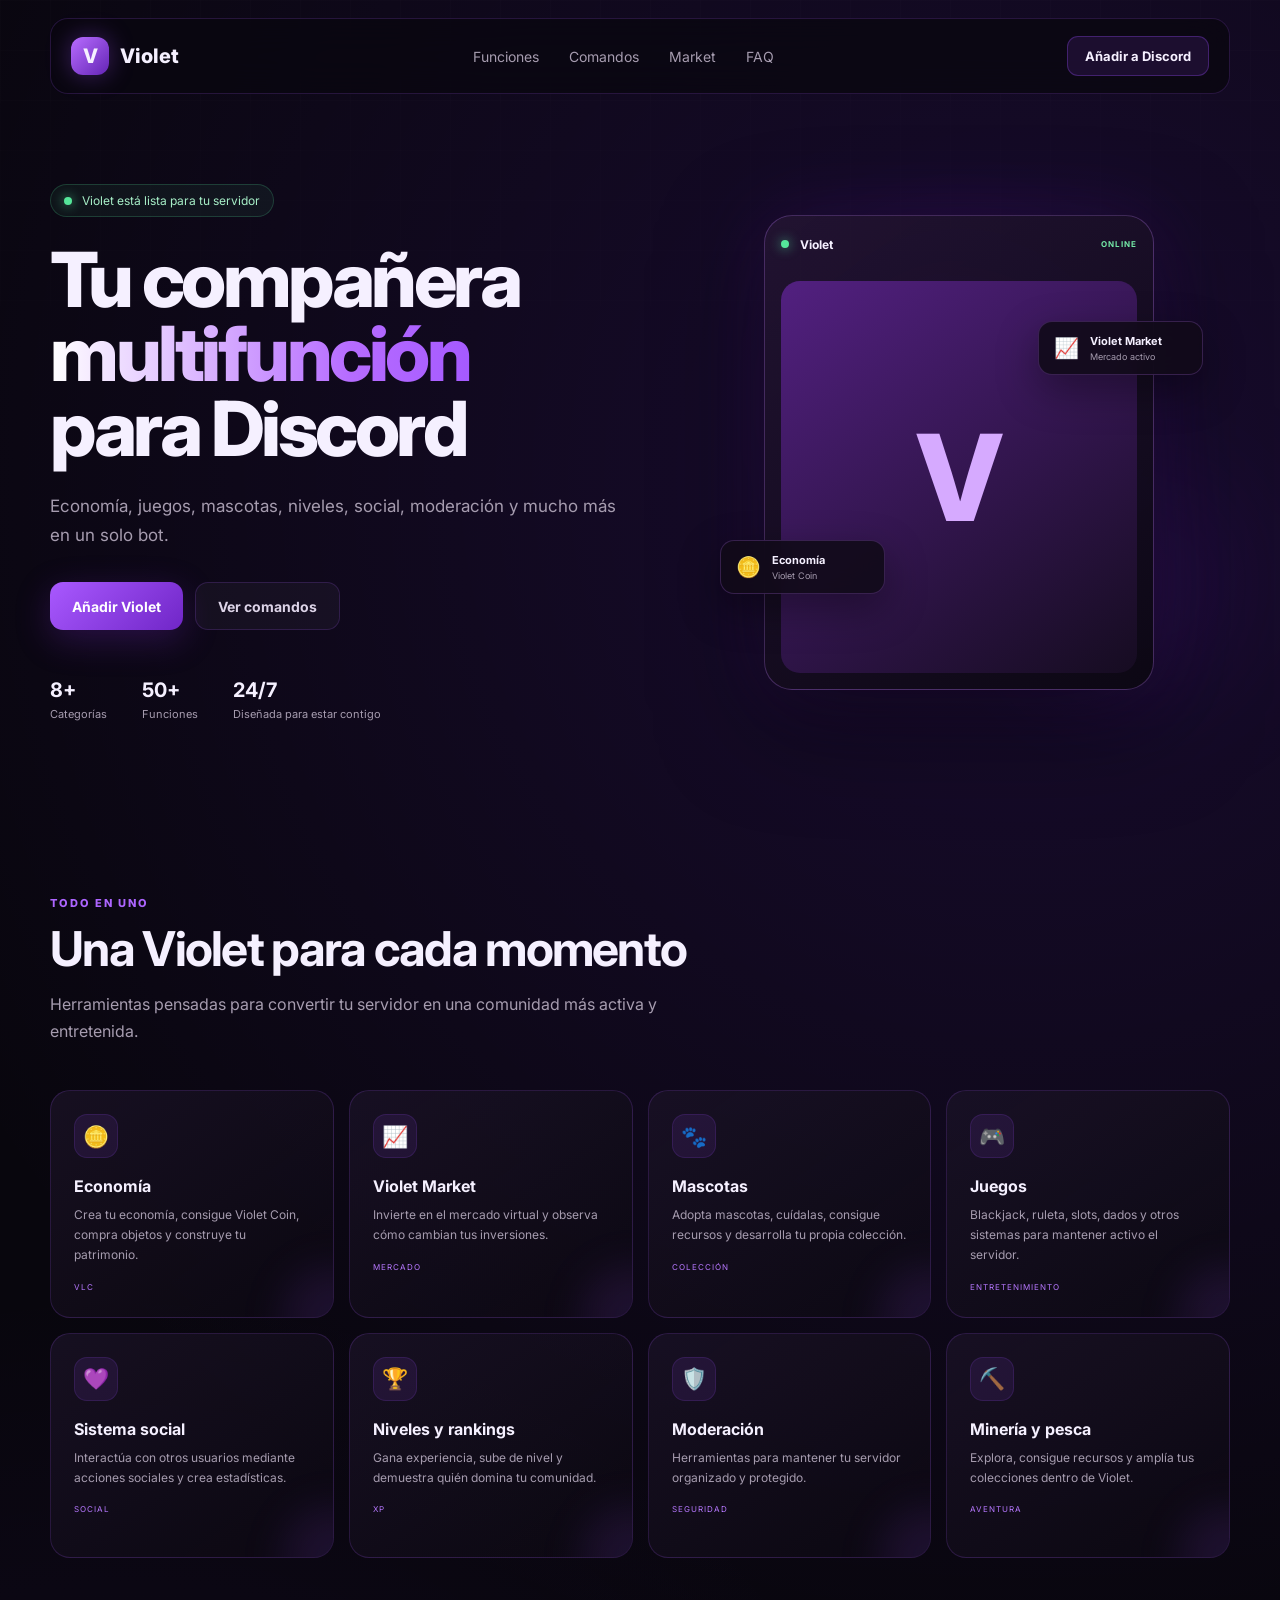
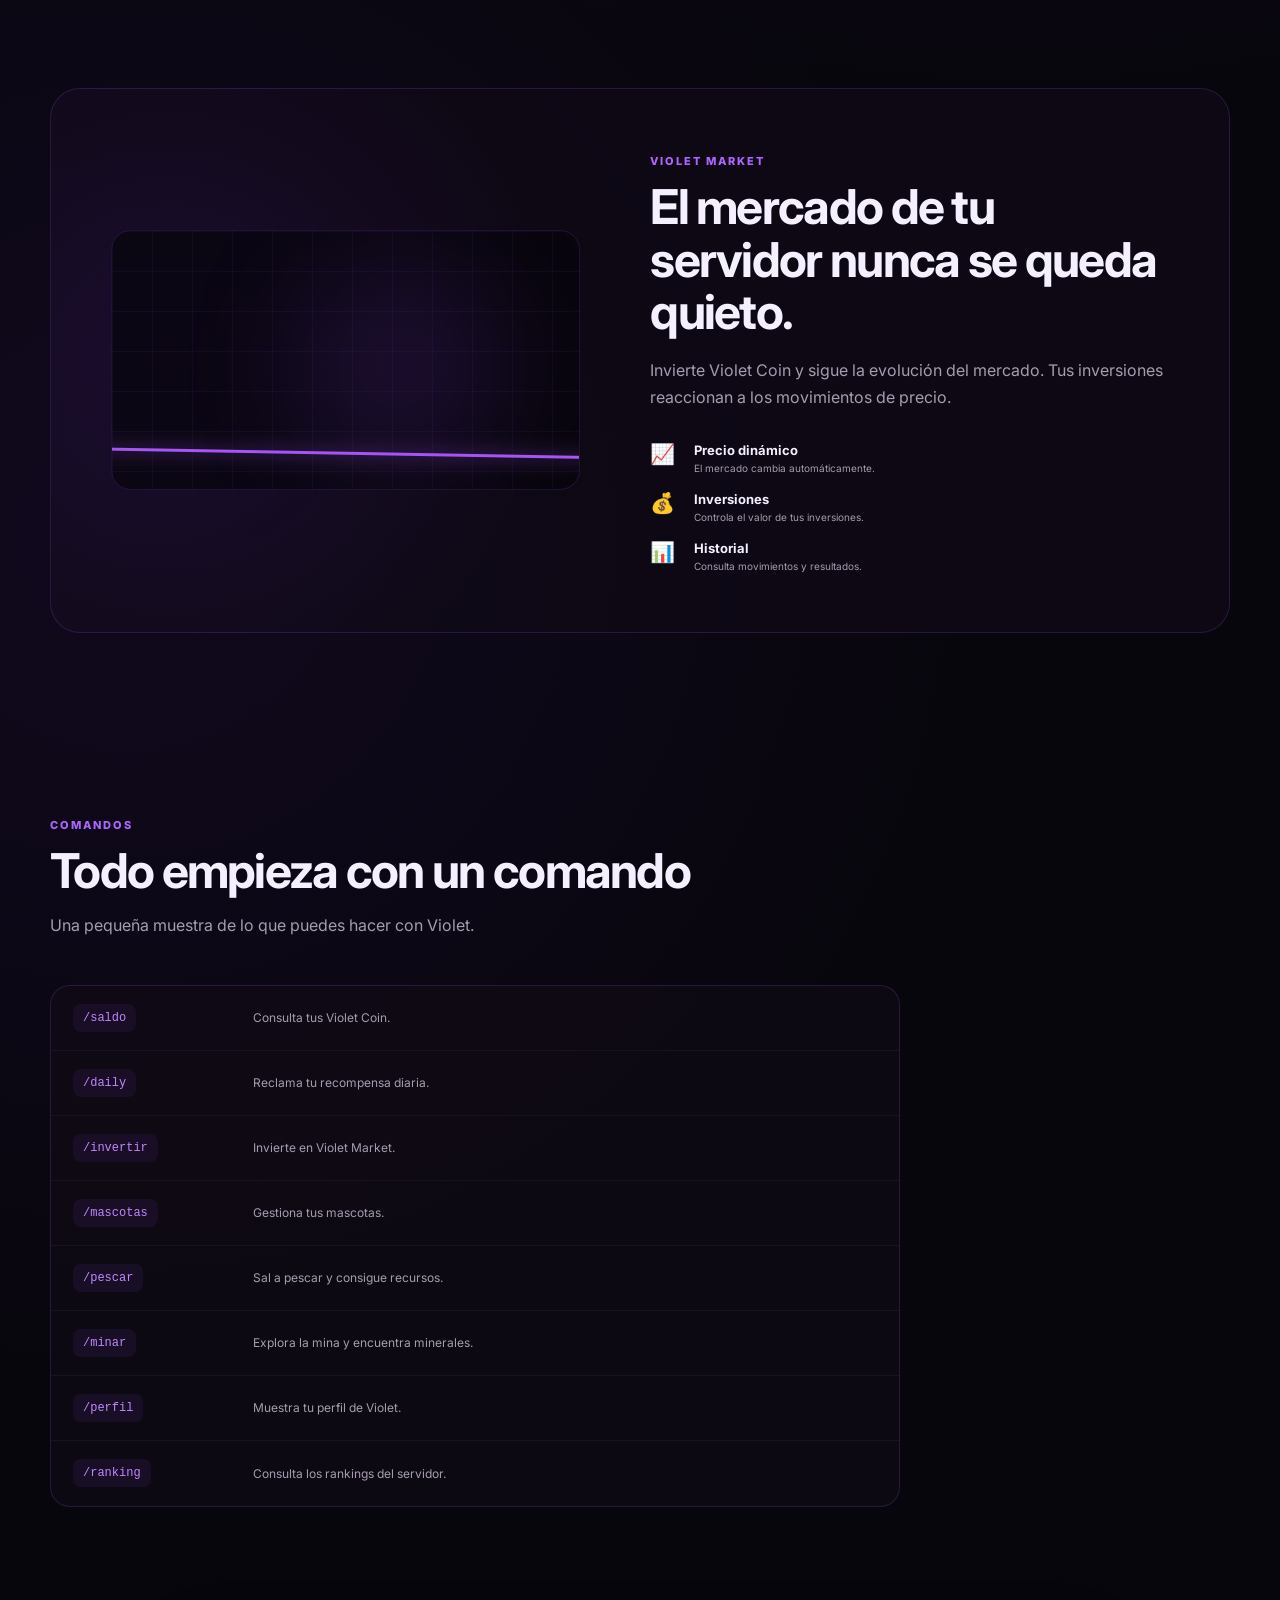
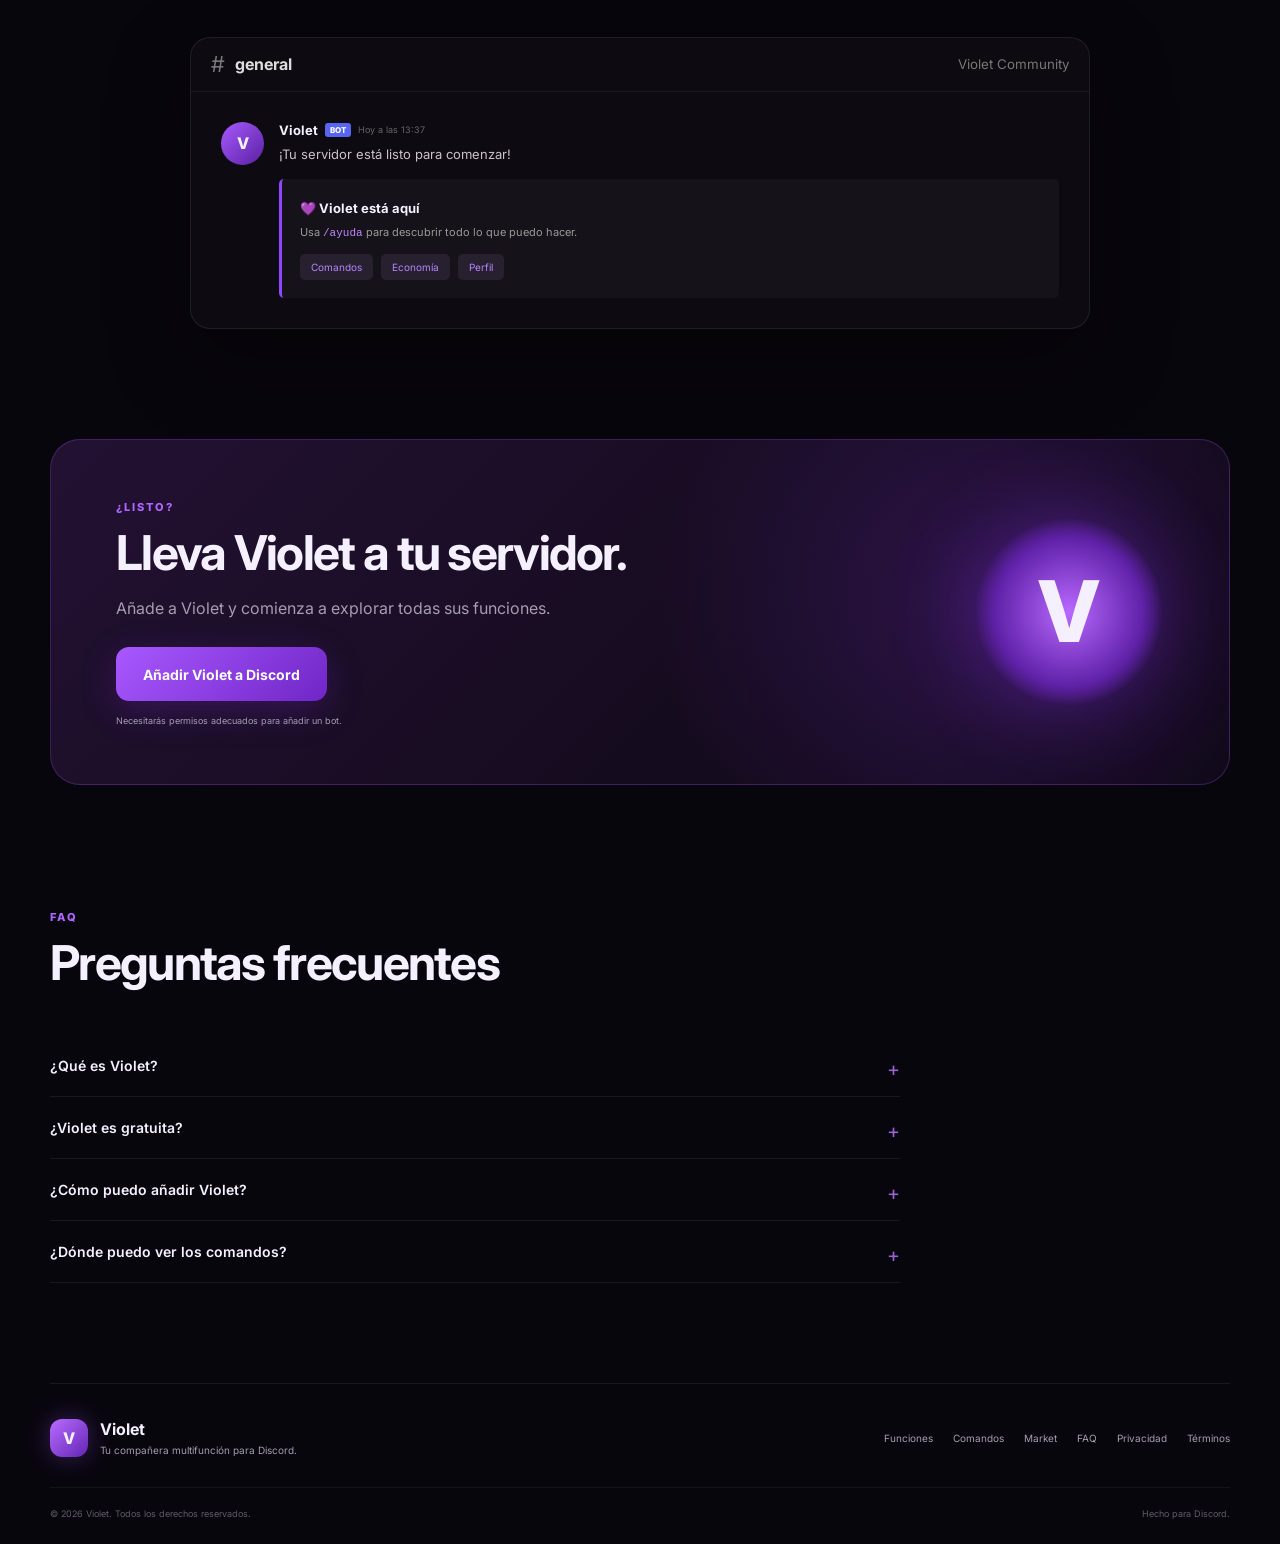
==== web/index.html @ 34c6beb7 "Actualiza sitio de Violet y configura invitacion de Discord" ====
<!DOCTYPE html>
<html lang="es">
<head>
    <meta charset="UTF-8">
    <meta name="viewport" content="width=device-width, initial-scale=1.0">

    <title>Violet — Tu compañera multifunción para Discord</title>
    <meta name="description" content="Violet es un bot multifunción para Discord con economía, juegos, mascotas, niveles, moderación, Violet Market y mucho más.">

    <link rel="stylesheet" href="style.css">
</head>

<body>

    <!-- NAVBAR -->
    <header class="navbar">
        <a href="#inicio" class="brand">
            <div class="brand-icon">V</div>
            <span>Violet</span>
        </a>

        <nav>
            <a href="#funciones">Funciones</a>
            <a href="#comandos">Comandos</a>
            <a href="#market">Market</a>
            <a href="#faq">FAQ</a>
        </nav>

        <a href="#invitar" class="nav-button">
            Añadir a Discord
        </a>
    </header>


    <!-- HERO -->
    <main id="inicio">

        <section class="hero">

            <div class="hero-content">

                <div class="status-badge">
                    <span class="status-dot"></span>
                    Violet está lista para tu servidor
                </div>

                <h1>
                    Tu compañera
                    <span>multifunción</span>
                    para Discord
                </h1>

                <p class="hero-description">
                    Economía, juegos, mascotas, niveles, social,
                    moderación y mucho más en un solo bot.
                </p>

                <div class="hero-buttons">
                    <a href="#invitar" class="button primary">
                        Añadir Violet
                    </a>

                    <a href="#comandos" class="button secondary">
                        Ver comandos
                    </a>
                </div>

                <div class="hero-stats">
                    <div>
                        <strong>8+</strong>
                        <span>Categorías</span>
                    </div>

                    <div>
                        <strong>50+</strong>
                        <span>Funciones</span>
                    </div>

                    <div>
                        <strong>24/7</strong>
                        <span>Diseñada para estar contigo</span>
                    </div>
                </div>

            </div>


            <div class="hero-visual">

                <div class="glow glow-one"></div>
                <div class="glow glow-two"></div>

                <div class="violet-card">

                    <div class="card-top">
                        <span class="online-dot"></span>
                        <span>Violet</span>
                        <small>ONLINE</small>
                    </div>

                    <img
                        src="assets/violet_panel.png"
                        alt="Violet"
                        onerror="this.style.display='none'; document.getElementById('imageFallback').style.display='flex';"
                    >

                    <div id="imageFallback" class="image-fallback">
                        V
                    </div>

                    <div class="floating-card card-economy">
                        <span>🪙</span>
                        <div>
                            <b>Economía</b>
                            <small>Violet Coin</small>
                        </div>
                    </div>

                    <div class="floating-card card-market">
                        <span>📈</span>
                        <div>
                            <b>Violet Market</b>
                            <small>Mercado activo</small>
                        </div>
                    </div>

                </div>

            </div>

        </section>


        <!-- FEATURES -->
        <section id="funciones" class="section">

            <div class="section-heading">
                <span class="section-label">TODO EN UNO</span>
                <h2>Una Violet para cada momento</h2>
                <p>
                    Herramientas pensadas para convertir tu servidor
                    en una comunidad más activa y entretenida.
                </p>
            </div>


            <div class="feature-grid">

                <article class="feature-card">
                    <div class="feature-icon">🪙</div>
                    <h3>Economía</h3>
                    <p>
                        Crea tu economía, consigue Violet Coin,
                        compra objetos y construye tu patrimonio.
                    </p>
                    <span class="feature-tag">VLC</span>
                </article>


                <article class="feature-card">
                    <div class="feature-icon">📈</div>
                    <h3>Violet Market</h3>
                    <p>
                        Invierte en el mercado virtual y observa
                        cómo cambian tus inversiones.
                    </p>
                    <span class="feature-tag">MERCADO</span>
                </article>


                <article class="feature-card">
                    <div class="feature-icon">🐾</div>
                    <h3>Mascotas</h3>
                    <p>
                        Adopta mascotas, cuídalas, consigue recursos
                        y desarrolla tu propia colección.
                    </p>
                    <span class="feature-tag">COLECCIÓN</span>
                </article>


                <article class="feature-card">
                    <div class="feature-icon">🎮</div>
                    <h3>Juegos</h3>
                    <p>
                        Blackjack, ruleta, slots, dados y otros
                        sistemas para mantener activo el servidor.
                    </p>
                    <span class="feature-tag">ENTRETENIMIENTO</span>
                </article>


                <article class="feature-card">
                    <div class="feature-icon">💜</div>
                    <h3>Sistema social</h3>
                    <p>
                        Interactúa con otros usuarios mediante
                        acciones sociales y crea estadísticas.
                    </p>
                    <span class="feature-tag">SOCIAL</span>
                </article>


                <article class="feature-card">
                    <div class="feature-icon">🏆</div>
                    <h3>Niveles y rankings</h3>
                    <p>
                        Gana experiencia, sube de nivel y demuestra
                        quién domina tu comunidad.
                    </p>
                    <span class="feature-tag">XP</span>
                </article>


                <article class="feature-card">
                    <div class="feature-icon">🛡️</div>
                    <h3>Moderación</h3>
                    <p>
                        Herramientas para mantener tu servidor
                        organizado y protegido.
                    </p>
                    <span class="feature-tag">SEGURIDAD</span>
                </article>


                <article class="feature-card">
                    <div class="feature-icon">⛏️</div>
                    <h3>Minería y pesca</h3>
                    <p>
                        Explora, consigue recursos y amplía
                        tus colecciones dentro de Violet.
                    </p>
                    <span class="feature-tag">AVENTURA</span>
                </article>

            </div>

        </section>


        <!-- MARKET -->
        <section id="market" class="market-section">

            <div class="market-visual">
                <div class="market-chart">
                    <div class="chart-line"></div>
                    <div class="chart-glow"></div>
                </div>
            </div>


            <div class="market-content">

                <span class="section-label">VIOLET MARKET</span>

                <h2>
                    El mercado de tu servidor
                    nunca se queda quieto.
                </h2>

                <p>
                    Invierte Violet Coin y sigue la evolución del
                    mercado. Tus inversiones reaccionan a los
                    movimientos de precio.
                </p>

                <div class="market-features">

                    <div>
                        <span>📈</span>
                        <strong>Precio dinámico</strong>
                        <small>El mercado cambia automáticamente.</small>
                    </div>

                    <div>
                        <span>💰</span>
                        <strong>Inversiones</strong>
                        <small>Controla el valor de tus inversiones.</small>
                    </div>

                    <div>
                        <span>📊</span>
                        <strong>Historial</strong>
                        <small>Consulta movimientos y resultados.</small>
                    </div>

                </div>

            </div>

        </section>


        <!-- COMMANDS -->
        <section id="comandos" class="section commands-section">

            <div class="section-heading">
                <span class="section-label">COMANDOS</span>
                <h2>Todo empieza con un comando</h2>
                <p>
                    Una pequeña muestra de lo que puedes hacer con Violet.
                </p>
            </div>


            <div class="commands-panel">

                <div class="command-row">
                    <code>/saldo</code>
                    <span>Consulta tus Violet Coin.</span>
                </div>

                <div class="command-row">
                    <code>/daily</code>
                    <span>Reclama tu recompensa diaria.</span>
                </div>

                <div class="command-row">
                    <code>/invertir</code>
                    <span>Invierte en Violet Market.</span>
                </div>

                <div class="command-row">
                    <code>/mascotas</code>
                    <span>Gestiona tus mascotas.</span>
                </div>

                <div class="command-row">
                    <code>/pescar</code>
                    <span>Sal a pescar y consigue recursos.</span>
                </div>

                <div class="command-row">
                    <code>/minar</code>
                    <span>Explora la mina y encuentra minerales.</span>
                </div>

                <div class="command-row">
                    <code>/perfil</code>
                    <span>Muestra tu perfil de Violet.</span>
                </div>

                <div class="command-row">
                    <code>/ranking</code>
                    <span>Consulta los rankings del servidor.</span>
                </div>

            </div>

        </section>


        <!-- DISCORD PREVIEW -->
        <section class="discord-section">

            <div class="discord-window">

                <div class="discord-header">
                    <span>#</span>
                    <b>general</b>
                    <small>Violet Community</small>
                </div>

                <div class="discord-message">

                    <div class="discord-avatar">V</div>

                    <div class="discord-text">

                        <div>
                            <strong>Violet</strong>
                            <span class="bot-badge">BOT</span>
                            <small>Hoy a las 13:37</small>
                        </div>

                        <p>
                            ¡Tu servidor está listo para comenzar!
                        </p>

                        <div class="discord-embed">

                            <strong>💜 Violet está aquí</strong>

                            <p>
                                Usa <code>/ayuda</code> para descubrir
                                todo lo que puedo hacer.
                            </p>

                            <div class="discord-buttons">
                                <button>Comandos</button>
                                <button>Economía</button>
                                <button>Perfil</button>
                            </div>

                        </div>

                    </div>

                </div>

            </div>

        </section>


        <!-- INVITE -->
        <section id="invitar" class="invite-section">

            <div class="invite-box">

                <div class="invite-content">

                    <span class="section-label">¿LISTO?</span>

                    <h2>
                        Lleva Violet
                        a tu servidor.
                    </h2>

                    <p>
                        Añade a Violet y comienza a explorar
                        todas sus funciones.
                    </p>

                    <a
                        href="#"
                        class="button primary large"
                        data-invite
                    >
                        Añadir Violet a Discord
                    </a>

                    <p class="invite-note">
                        Necesitarás permisos adecuados para añadir un bot.
                    </p>

                </div>

                <div class="invite-orb">
                    <span>V</span>
                </div>

            </div>

        </section>


        <!-- FAQ -->
        <section id="faq" class="section faq-section">

            <div class="section-heading">
                <span class="section-label">FAQ</span>
                <h2>Preguntas frecuentes</h2>
            </div>


            <div class="faq-list">

                <details>
                    <summary>¿Qué es Violet?</summary>
                    <p>
                        Violet es un bot multifunción para Discord
                        diseñado para combinar entretenimiento,
                        economía, sistemas sociales y herramientas
                        para comunidades.
                    </p>
                </details>

                <details>
                    <summary>¿Violet es gratuita?</summary>
                    <p>
                        Las funciones principales de Violet están
                        diseñadas para utilizarse directamente
                        dentro de Discord.
                    </p>
                </details>

                <details>
                    <summary>¿Cómo puedo añadir Violet?</summary>
                    <p>
                        Utiliza el botón "Añadir Violet a Discord"
                        para iniciar el proceso de autorización.
                    </p>
                </details>

                <details>
                    <summary>¿Dónde puedo ver los comandos?</summary>
                    <p>
                        Puedes consultar los comandos disponibles
                        directamente desde Discord utilizando
                        el sistema de ayuda de Violet.
                    </p>
                </details>

            </div>

        </section>

    </main>


    <!-- FOOTER -->
    <footer>

        <div class="footer-main">

            <div class="footer-brand">
                <div class="brand-icon">V</div>

                <div>
                    <strong>Violet</strong>
                    <p>Tu compañera multifunción para Discord.</p>
                </div>
            </div>


            <div class="footer-links">

                <a href="#funciones">Funciones</a>
                <a href="#comandos">Comandos</a>
                <a href="#market">Market</a>
                <a href="#faq">FAQ</a>
                <a href="privacy.html">Privacidad</a>
                <a href="#">Términos</a>

            </div>

        </div>


        <div class="footer-bottom">
            <span>© 2026 Violet. Todos los derechos reservados.</span>
            <span>Hecho para Discord.</span>
        </div>

    </footer>


    <script src="script.js"></script>

</body>
</html>
---- web/style.css ----
@import url('https://fonts.googleapis.com/css2?family=Inter:wght@400;500;600;700;800&display=swap');

:root {
    --bg: #08060d;
    --bg-secondary: #0d0a14;
    --card: rgba(20, 15, 31, 0.82);
    --card-border: rgba(168, 92, 255, 0.18);
    --purple: #9b4dff;
    --purple-light: #c084ff;
    --purple-dark: #6425b5;
    --text: #f5f0ff;
    --text-secondary: #a69caf;
    --success: #55e69a;
    --radius: 20px;
    --max-width: 1180px;
}

* {
    margin: 0;
    padding: 0;
    box-sizing: border-box;
}

html {
    scroll-behavior: smooth;
}

body {
    font-family: 'Inter', sans-serif;
    background:
        radial-gradient(circle at 80% 10%, rgba(126, 45, 255, 0.14), transparent 28%),
        radial-gradient(circle at 10% 45%, rgba(126, 45, 255, 0.07), transparent 30%),
        var(--bg);
    color: var(--text);
    min-height: 100vh;
    overflow-x: hidden;
}

body::before {
    content: "";
    position: fixed;
    inset: 0;
    pointer-events: none;
    opacity: 0.025;
    background-image:
        linear-gradient(rgba(255,255,255,.5) 1px, transparent 1px),
        linear-gradient(90deg, rgba(255,255,255,.5) 1px, transparent 1px);
    background-size: 50px 50px;
    mask-image: linear-gradient(to bottom, black, transparent 80%);
}

a {
    color: inherit;
    text-decoration: none;
}

button {
    font-family: inherit;
}

.navbar {
    width: min(var(--max-width), calc(100% - 40px));
    height: 76px;
    margin: 18px auto 0;
    padding: 0 20px;
    display: flex;
    align-items: center;
    justify-content: space-between;
    gap: 25px;
    border: 1px solid var(--card-border);
    border-radius: 18px;
    background: rgba(10, 7, 16, 0.78);
    backdrop-filter: blur(18px);
    position: sticky;
    top: 15px;
    z-index: 100;
}

.brand {
    display: flex;
    align-items: center;
    gap: 11px;
    font-weight: 800;
    font-size: 20px;
}

.brand-icon {
    width: 38px;
    height: 38px;
    border-radius: 12px;
    display: grid;
    place-items: center;
    background: linear-gradient(135deg, #b86cff, #6425b5);
    box-shadow: 0 0 25px rgba(155, 77, 255, .35);
    font-weight: 800;
}

nav {
    display: flex;
    align-items: center;
    gap: 30px;
}

nav a {
    color: var(--text-secondary);
    font-size: 14px;
    transition: .2s;
}

nav a:hover {
    color: white;
}

.nav-button {
    padding: 11px 17px;
    border-radius: 11px;
    background: rgba(155, 77, 255, .12);
    border: 1px solid rgba(155, 77, 255, .3);
    font-size: 13px;
    font-weight: 700;
    transition: .2s;
}

.nav-button:hover {
    background: rgba(155, 77, 255, .25);
    transform: translateY(-1px);
}

.hero {
    width: min(var(--max-width), calc(100% - 40px));
    min-height: 680px;
    margin: auto;
    display: grid;
    grid-template-columns: 1.05fr .95fr;
    align-items: center;
    gap: 40px;
    padding: 90px 0 70px;
}

.hero-content {
    position: relative;
    z-index: 2;
}

.status-badge {
    width: fit-content;
    padding: 8px 13px;
    border: 1px solid rgba(85, 230, 154, .2);
    background: rgba(85, 230, 154, .06);
    border-radius: 50px;
    color: #a7eec7;
    font-size: 12px;
    margin-bottom: 25px;
}

.status-dot,
.online-dot {
    display: inline-block;
    width: 8px;
    height: 8px;
    border-radius: 50%;
    background: var(--success);
    box-shadow: 0 0 12px rgba(85, 230, 154, .8);
    margin-right: 7px;
}

.hero h1 {
    max-width: 720px;
    font-size: clamp(44px, 6vw, 76px);
    line-height: .98;
    letter-spacing: -3.5px;
    font-weight: 800;
}

.hero h1 span {
    display: block;
    background: linear-gradient(90deg, #fff, #b66cff, #8c3fff);
    -webkit-background-clip: text;
    background-clip: text;
    color: transparent;
}

.hero-description {
    max-width: 570px;
    margin-top: 27px;
    color: var(--text-secondary);
    font-size: 17px;
    line-height: 1.7;
}

.hero-buttons {
    display: flex;
    flex-wrap: wrap;
    gap: 12px;
    margin-top: 32px;
}

.button {
    display: inline-flex;
    align-items: center;
    justify-content: center;
    min-height: 48px;
    padding: 0 22px;
    border-radius: 13px;
    font-size: 14px;
    font-weight: 700;
    transition: .25s;
}

.button.primary {
    color: white;
    background: linear-gradient(135deg, #a959ff, #7026c7);
    box-shadow: 0 10px 35px rgba(132, 42, 220, .25);
}

.button.primary:hover {
    transform: translateY(-3px);
    box-shadow: 0 15px 40px rgba(132, 42, 220, .4);
}

.button.secondary {
    border: 1px solid var(--card-border);
    background: rgba(255,255,255,.035);
    color: #ddd4e8;
}

.button.secondary:hover {
    background: rgba(155,77,255,.1);
    transform: translateY(-2px);
}

.button.large {
    min-height: 54px;
    padding: 0 27px;
}

.hero-stats {
    display: flex;
    gap: 35px;
    margin-top: 48px;
}

.hero-stats div {
    display: flex;
    flex-direction: column;
    gap: 5px;
}

.hero-stats strong {
    font-size: 20px;
}

.hero-stats span {
    color: var(--text-secondary);
    font-size: 11px;
}

.hero-visual {
    position: relative;
    min-height: 500px;
    display: grid;
    place-items: center;
}

.glow {
    position: absolute;
    border-radius: 50%;
    filter: blur(70px);
    pointer-events: none;
}

.glow-one {
    width: 250px;
    height: 250px;
    background: rgba(145, 48, 255, .22);
    top: 70px;
}

.glow-two {
    width: 180px;
    height: 180px;
    background: rgba(104, 33, 198, .18);
    bottom: 30px;
    right: 10px;
}

.violet-card {
    width: min(390px, 80vw);
    aspect-ratio: .82;
    border: 1px solid rgba(190, 121, 255, .28);
    border-radius: 28px;
    background:
        linear-gradient(145deg, rgba(35, 20, 51, .9), rgba(12, 8, 19, .94));
    box-shadow:
        0 30px 100px rgba(0,0,0,.5),
        0 0 80px rgba(130, 44, 220, .18);
    position: relative;
    overflow: visible;
    padding: 16px;
}

.violet-card img {
    width: 100%;
    height: calc(100% - 48px);
    object-fit: cover;
    object-position: center;
    border-radius: 19px;
    display: block;
    margin-top: 12px;
}

.card-top {
    height: 25px;
    display: flex;
    align-items: center;
    gap: 4px;
    font-size: 12px;
    font-weight: 700;
}

.card-top small {
    margin-left: auto;
    color: #74e9a7;
    font-size: 8px;
    letter-spacing: 1px;
}

.image-fallback {
    display: none;
    position: absolute;
    inset: 65px 16px 16px;
    border-radius: 19px;
    align-items: center;
    justify-content: center;
    font-size: 120px;
    font-weight: 800;
    background: linear-gradient(145deg, #522080, #160c21);
    color: #d6aaff;
}

.floating-card {
    position: absolute;
    display: flex;
    align-items: center;
    gap: 11px;
    padding: 12px 15px;
    border: 1px solid rgba(188, 115, 255, .22);
    background: rgba(17, 11, 25, .9);
    backdrop-filter: blur(15px);
    border-radius: 14px;
    box-shadow: 0 15px 40px rgba(0,0,0,.35);
    min-width: 165px;
}

.floating-card span {
    font-size: 20px;
}

.floating-card div {
    display: flex;
    flex-direction: column;
    gap: 3px;
}

.floating-card b {
    font-size: 11px;
}

.floating-card small {
    color: var(--text-secondary);
    font-size: 9px;
}

.card-economy {
    left: -45px;
    bottom: 95px;
}

.card-market {
    right: -50px;
    top: 105px;
}

.section {
    width: min(var(--max-width), calc(100% - 40px));
    margin: auto;
    padding: 100px 0;
}

.section-heading {
    max-width: 680px;
    margin-bottom: 45px;
}

.section-label {
    color: #ad65ff;
    font-size: 11px;
    letter-spacing: 2px;
    font-weight: 800;
}

.section-heading h2,
.market-content h2,
.invite-content h2 {
    margin-top: 12px;
    font-size: clamp(31px, 4vw, 48px);
    line-height: 1.1;
    letter-spacing: -1.7px;
}

.section-heading p {
    margin-top: 15px;
    color: var(--text-secondary);
    line-height: 1.7;
}

.feature-grid {
    display: grid;
    grid-template-columns: repeat(4, 1fr);
    gap: 15px;
}

.feature-card {
    min-height: 225px;
    padding: 23px;
    border-radius: var(--radius);
    border: 1px solid var(--card-border);
    background: linear-gradient(145deg, rgba(27, 19, 39, .76), rgba(12, 9, 17, .72));
    transition: .25s;
    position: relative;
    overflow: hidden;
}

.feature-card::after {
    content: "";
    position: absolute;
    width: 100px;
    height: 100px;
    right: -50px;
    bottom: -50px;
    border-radius: 50%;
    background: rgba(155, 77, 255, .12);
    filter: blur(20px);
}

.feature-card:hover {
    transform: translateY(-5px);
    border-color: rgba(170, 90, 255, .4);
}

.feature-icon {
    width: 44px;
    height: 44px;
    border-radius: 13px;
    display: grid;
    place-items: center;
    background: rgba(155,77,255,.1);
    border: 1px solid rgba(155,77,255,.15);
    font-size: 21px;
    margin-bottom: 18px;
}

.feature-card h3 {
    font-size: 16px;
}

.feature-card p {
    color: var(--text-secondary);
    font-size: 12px;
    line-height: 1.65;
    margin-top: 9px;
}

.feature-tag {
    display: inline-block;
    margin-top: 17px;
    font-size: 8px;
    letter-spacing: 1px;
    color: #b778ff;
}

.market-section {
    width: min(var(--max-width), calc(100% - 40px));
    margin: 30px auto 80px;
    padding: 60px;
    display: grid;
    grid-template-columns: .95fr 1.05fr;
    gap: 70px;
    align-items: center;
    border: 1px solid var(--card-border);
    border-radius: 30px;
    background:
        radial-gradient(circle at 10% 50%, rgba(140, 45, 255, .1), transparent 35%),
        rgba(16, 11, 23, .72);
}

.market-content > p {
    margin-top: 18px;
    color: var(--text-secondary);
    line-height: 1.7;
}

.market-features {
    margin-top: 30px;
    display: grid;
    gap: 17px;
}

.market-features div {
    display: grid;
    grid-template-columns: 34px 1fr;
    column-gap: 10px;
}

.market-features span {
    grid-row: span 2;
    font-size: 20px;
}

.market-features strong {
    font-size: 13px;
}

.market-features small {
    margin-top: 4px;
    color: var(--text-secondary);
    font-size: 10px;
}

.market-visual {
    min-height: 300px;
    display: grid;
    place-items: center;
}

.market-chart {
    width: 100%;
    height: 260px;
    position: relative;
    overflow: hidden;
    border-radius: 20px;
    border: 1px solid rgba(155,77,255,.16);
    background:
        linear-gradient(rgba(155,77,255,.06) 1px, transparent 1px),
        linear-gradient(90deg, rgba(155,77,255,.06) 1px, transparent 1px),
        rgba(7,5,10,.7);
    background-size: 40px 40px;
}

.chart-line {
    position: absolute;
    width: 120%;
    height: 70%;
    left: -5%;
    top: 17%;
    border-bottom: 3px solid #a855f7;
    transform: rotate(-7deg) skewY(8deg);
    filter: drop-shadow(0 0 9px rgba(168,85,247,.8));
}

.chart-glow {
    position: absolute;
    width: 220px;
    height: 220px;
    right: 15%;
    top: 10%;
    border-radius: 50%;
    background: rgba(155,77,255,.12);
    filter: blur(55px);
}

.commands-panel {
    max-width: 850px;
    border: 1px solid var(--card-border);
    border-radius: 20px;
    overflow: hidden;
    background: rgba(15, 10, 21, .8);
}

.command-row {
    min-height: 65px;
    display: grid;
    grid-template-columns: 180px 1fr;
    align-items: center;
    padding: 0 22px;
    border-bottom: 1px solid rgba(255,255,255,.045);
}

.command-row:last-child {
    border-bottom: 0;
}

.command-row code {
    width: fit-content;
    padding: 7px 10px;
    border-radius: 8px;
    color: #c187ff;
    background: rgba(155,77,255,.08);
    font-size: 12px;
}

.command-row span {
    color: var(--text-secondary);
    font-size: 12px;
}

.discord-section {
    width: min(var(--max-width), calc(100% - 40px));
    margin: 0 auto;
    padding: 30px 0 110px;
}

.discord-window {
    max-width: 900px;
    margin: auto;
    border-radius: 20px;
    border: 1px solid rgba(255,255,255,.08);
    overflow: hidden;
    background: #0d0b11;
    box-shadow: 0 30px 80px rgba(0,0,0,.35);
}

.discord-header {
    height: 54px;
    padding: 0 20px;
    display: flex;
    align-items: center;
    gap: 10px;
    border-bottom: 1px solid rgba(255,255,255,.06);
    color: #ddd;
}

.discord-header > span {
    color: #777;
    font-size: 22px;
}

.discord-header small {
    margin-left: auto;
    color: #777;
}

.discord-message {
    display: flex;
    gap: 15px;
    padding: 30px;
}

.discord-avatar {
    width: 43px;
    height: 43px;
    flex-shrink: 0;
    border-radius: 50%;
    display: grid;
    place-items: center;
    background: linear-gradient(135deg, #a75aff, #5920a1);
    font-weight: 800;
}

.discord-text {
    flex: 1;
}

.discord-text > div:first-child {
    display: flex;
    align-items: center;
    gap: 7px;
}

.discord-text strong {
    font-size: 13px;
}

.discord-text small {
    color: #666;
    font-size: 9px;
}

.bot-badge {
    padding: 2px 5px;
    border-radius: 3px;
    background: #5865f2;
    color: white;
    font-size: 8px;
    font-weight: 800;
}

.discord-text > p {
    margin-top: 8px;
    color: #c8c3ca;
    font-size: 13px;
}

.discord-embed {
    margin-top: 17px;
    padding: 18px;
    border-left: 3px solid #9146ff;
    border-radius: 5px;
    background: #151219;
}

.discord-embed > strong {
    font-size: 13px;
}

.discord-embed p {
    margin-top: 8px;
    color: #999;
    font-size: 11px;
}

.discord-embed code {
    color: #c487ff;
}

.discord-buttons {
    display: flex;
    gap: 8px;
    margin-top: 15px;
}

.discord-buttons button {
    border: 0;
    border-radius: 5px;
    padding: 7px 11px;
    background: #27212f;
    color: #b983ff;
    font-size: 10px;
}

.invite-section {
    width: min(var(--max-width), calc(100% - 40px));
    margin: 0 auto 100px;
}

.invite-box {
    min-height: 330px;
    padding: 55px 65px;
    border-radius: 30px;
    border: 1px solid rgba(170,90,255,.25);
    background:
        radial-gradient(circle at 80% 50%, rgba(150,55,255,.2), transparent 35%),
        linear-gradient(135deg, rgba(39,19,55,.9), rgba(13,8,18,.9));
    display: flex;
    align-items: center;
    justify-content: space-between;
    gap: 40px;
    overflow: hidden;
}

.invite-content {
    max-width: 620px;
}

.invite-content p {
    margin: 16px 0 25px;
    color: var(--text-secondary);
    line-height: 1.7;
}

.invite-note {
    font-size: 9px !important;
    margin: 12px 0 0 !important;
}

.invite-orb {
    width: 190px;
    height: 190px;
    flex-shrink: 0;
    display: grid;
    place-items: center;
    border-radius: 50%;
    background: radial-gradient(circle, #b969ff, #6022a8 55%, transparent 70%);
    filter: drop-shadow(0 0 45px rgba(145,50,255,.45));
}

.invite-orb span {
    font-size: 85px;
    font-weight: 800;
}

.faq-section {
    padding-top: 20px;
}

.faq-list {
    max-width: 850px;
}

details {
    border-bottom: 1px solid rgba(255,255,255,.07);
}

summary {
    cursor: pointer;
    list-style: none;
    padding: 22px 0;
    font-size: 14px;
    font-weight: 600;
}

summary::-webkit-details-marker {
    display: none;
}

summary::after {
    content: "+";
    float: right;
    color: #9c61d5;
    font-size: 20px;
    font-weight: 400;
}

details[open] summary::after {
    content: "−";
}

details p {
    padding: 0 30px 22px 0;
    color: var(--text-secondary);
    font-size: 12px;
    line-height: 1.7;
}

footer {
    width: min(var(--max-width), calc(100% - 40px));
    margin: auto;
    padding: 35px 0 25px;
    border-top: 1px solid rgba(255,255,255,.07);
}

.footer-main {
    display: flex;
    justify-content: space-between;
    gap: 30px;
}

.footer-brand {
    display: flex;
    gap: 12px;
    align-items: center;
}

.footer-brand p {
    color: var(--text-secondary);
    font-size: 10px;
    margin-top: 5px;
}

.footer-links {
    display: flex;
    flex-wrap: wrap;
    gap: 20px;
    align-items: center;
}

.footer-links a {
    color: var(--text-secondary);
    font-size: 10px;
}

.footer-links a:hover {
    color: white;
}

.footer-bottom {
    margin-top: 30px;
    padding-top: 20px;
    border-top: 1px solid rgba(255,255,255,.05);
    display: flex;
    justify-content: space-between;
    color: #625b69;
    font-size: 9px;
}


/* =========================
   RESPONSIVE
========================= */

@media (max-width: 950px) {

    .hero {
        grid-template-columns: 1fr;
        text-align: center;
        padding-top: 70px;
    }

    .hero-content {
        display: flex;
        flex-direction: column;
        align-items: center;
    }

    .hero-description {
        max-width: 650px;
    }

    .hero-visual {
        min-height: 480px;
    }

    .feature-grid {
        grid-template-columns: repeat(2, 1fr);
    }

    .market-section {
        grid-template-columns: 1fr;
        padding: 45px;
    }

    .market-content {
        text-align: center;
    }

    .market-features {
        text-align: left;
    }
}

@media (max-width: 700px) {

    .navbar {
        width: calc(100% - 20px);
        height: 65px;
        padding: 0 13px;
        margin-top: 10px;
    }

    nav {
        display: none;
    }

    .nav-button {
        padding: 9px 11px;
        font-size: 10px;
    }

    .brand {
        font-size: 17px;
    }

    .brand-icon {
        width: 34px;
        height: 34px;
    }

    .hero {
        width: calc(100% - 30px);
        padding-top: 55px;
    }

    .hero h1 {
        font-size: 45px;
        letter-spacing: -2.4px;
    }

    .hero-description {
        font-size: 14px;
    }

    .hero-stats {
        gap: 20px;
        justify-content: center;
    }

    .hero-stats span {
        font-size: 9px;
    }

    .hero-visual {
        min-height: 400px;
    }

    .violet-card {
        width: 290px;
    }

    .card-economy {
        left: -15px;
        bottom: 65px;
        min-width: 140px;
    }

    .card-market {
        right: -15px;
        top: 75px;
        min-width: 140px;
    }

    .section {
        width: calc(100% - 30px);
        padding: 70px 0;
    }

    .section-heading h2,
    .market-content h2,
    .invite-content h2 {
        font-size: 32px;
    }

    .feature-grid {
        grid-template-columns: 1fr;
    }

    .feature-card {
        min-height: auto;
    }

    .market-section {
        width: calc(100% - 30px);
        padding: 30px 22px;
        gap: 30px;
    }

    .market-chart {
        height: 210px;
    }

    .commands-panel {
        width: 100%;
    }

    .command-row {
        grid-template-columns: 125px 1fr;
        padding: 0 13px;
        gap: 10px;
    }

    .command-row span {
        font-size: 10px;
    }

    .discord-section {
        width: calc(100% - 30px);
    }

    .discord-message {
        padding: 20px 15px;
    }

    .discord-header small {
        display: none;
    }

    .invite-section {
        width: calc(100% - 30px);
    }

    .invite-box {
        padding: 40px 25px;
        text-align: center;
        justify-content: center;
    }

    .invite-orb {
        display: none;
    }

    .footer-main {
        flex-direction: column;
    }

    .footer-links {
        gap: 13px;
    }

    .footer-bottom {
        flex-direction: column;
        gap: 8px;
    }
}

@media (max-width: 400px) {

    .hero h1 {
        font-size: 38px;
    }

    .hero-buttons {
        width: 100%;
        flex-direction: column;
    }

    .button {
        width: 100%;
    }

    .floating-card {
        transform: scale(.85);
    }

    .card-economy {
        left: -35px;
    }

    .card-market {
        right: -35px;
    }
}
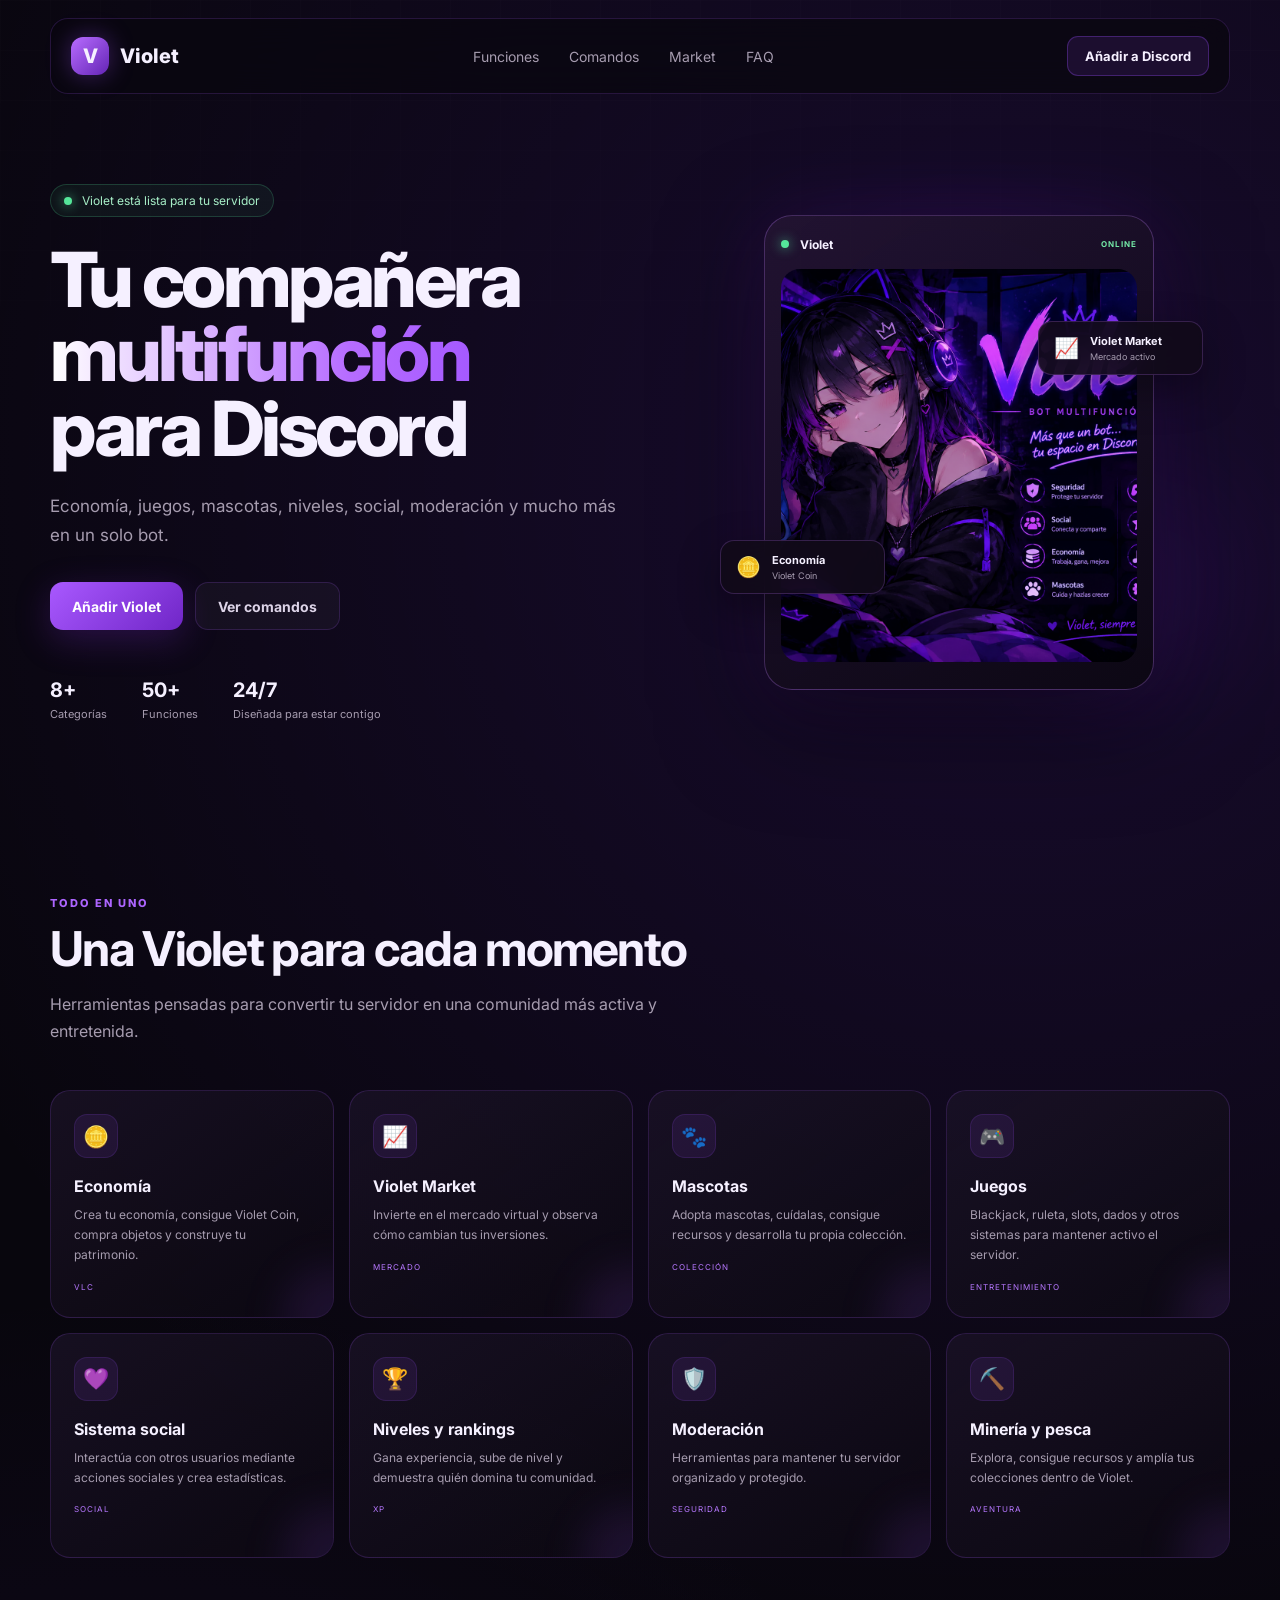
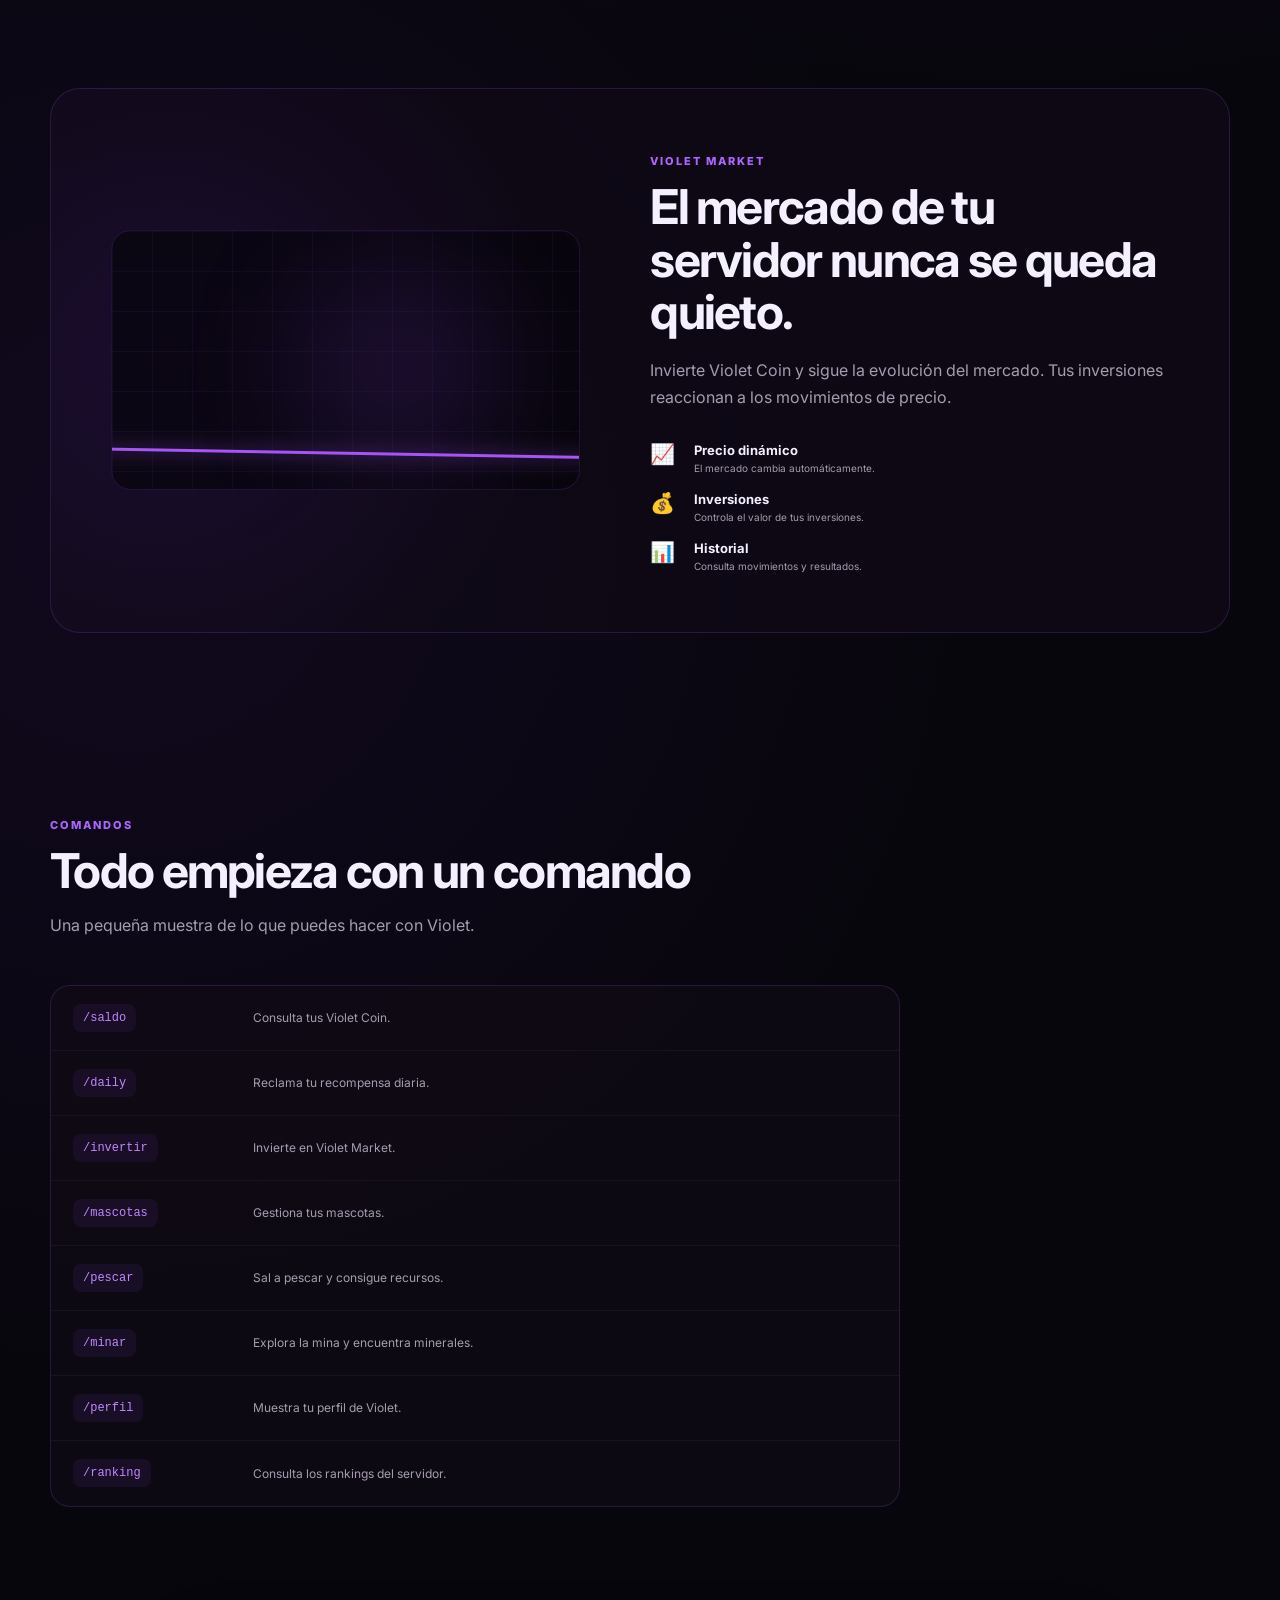
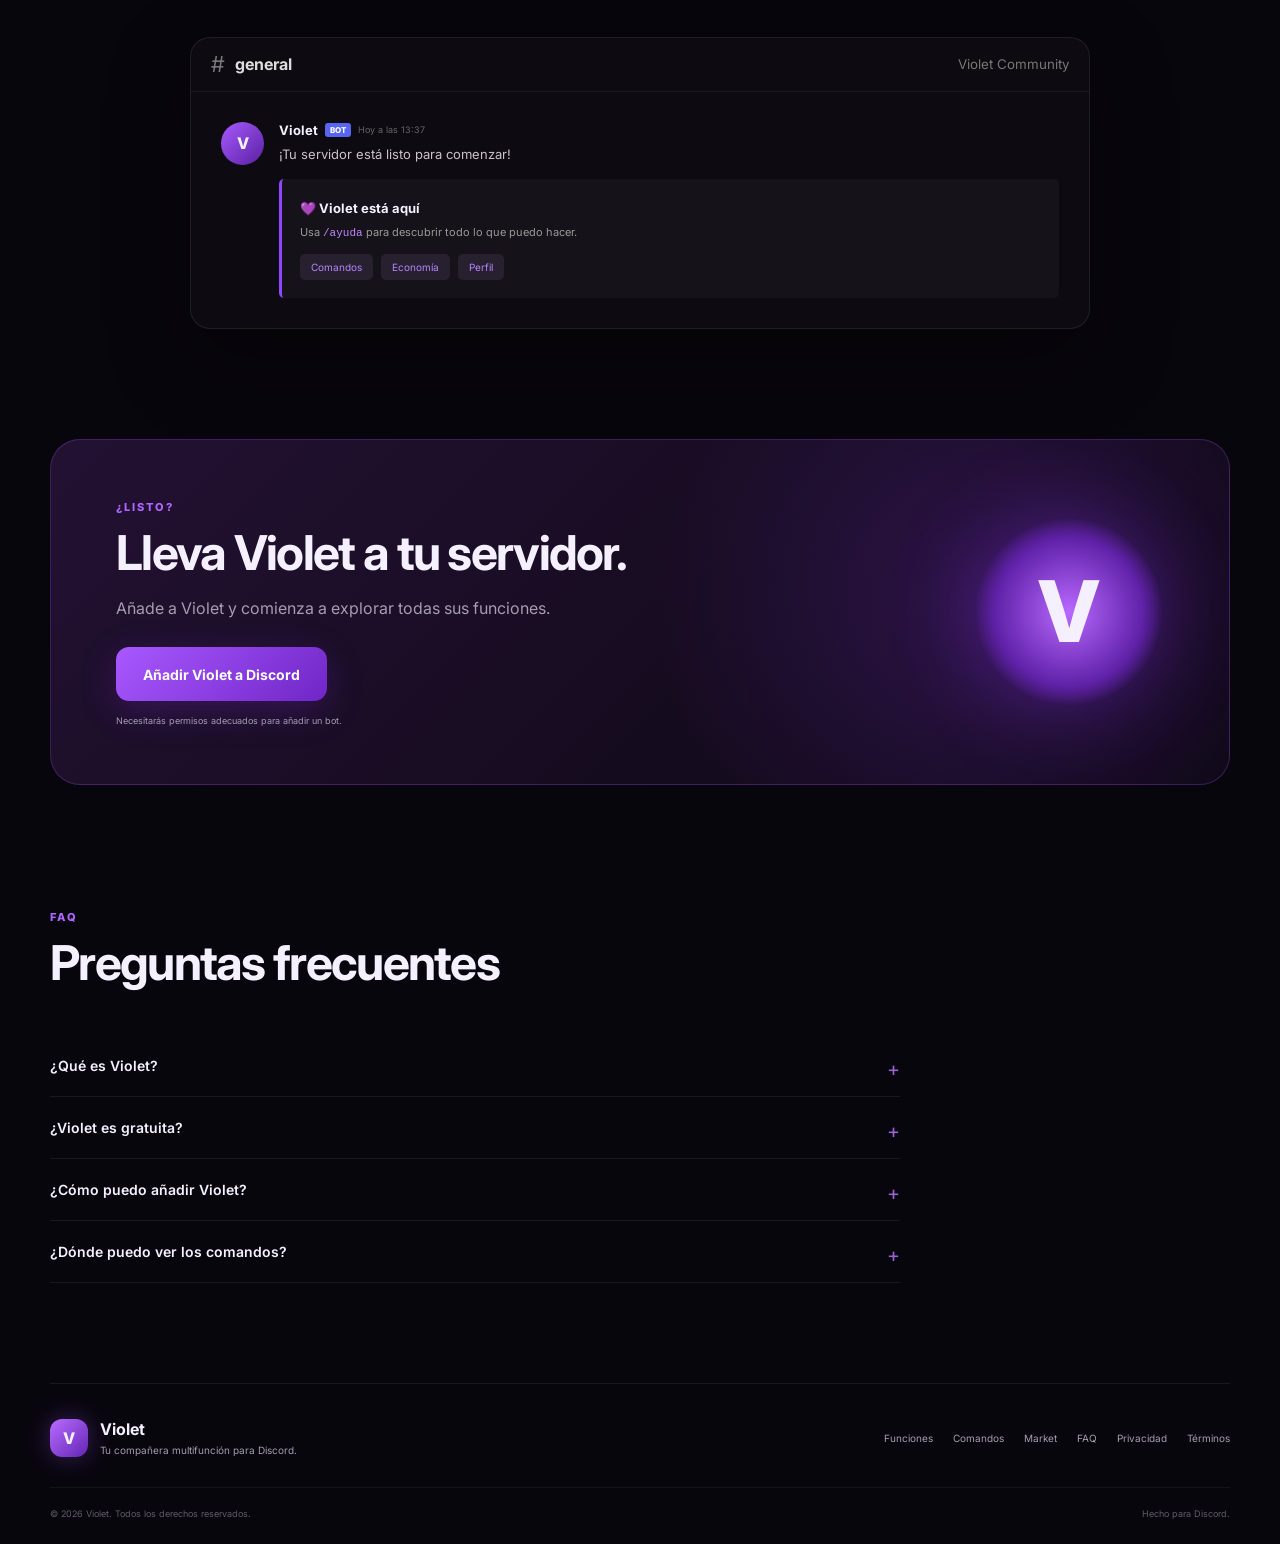
==== commit 1b531a63: "Actualiza cache del sitio Violet" ====
--- a/web/index.html
+++ b/web/index.html
@@ -536,7 +536,7 @@
     </footer>
 
 
-    <script src="script.js"></script>
+    <script src="script.js?v=7ddc59e"></script>
 
 </body>
 </html>
